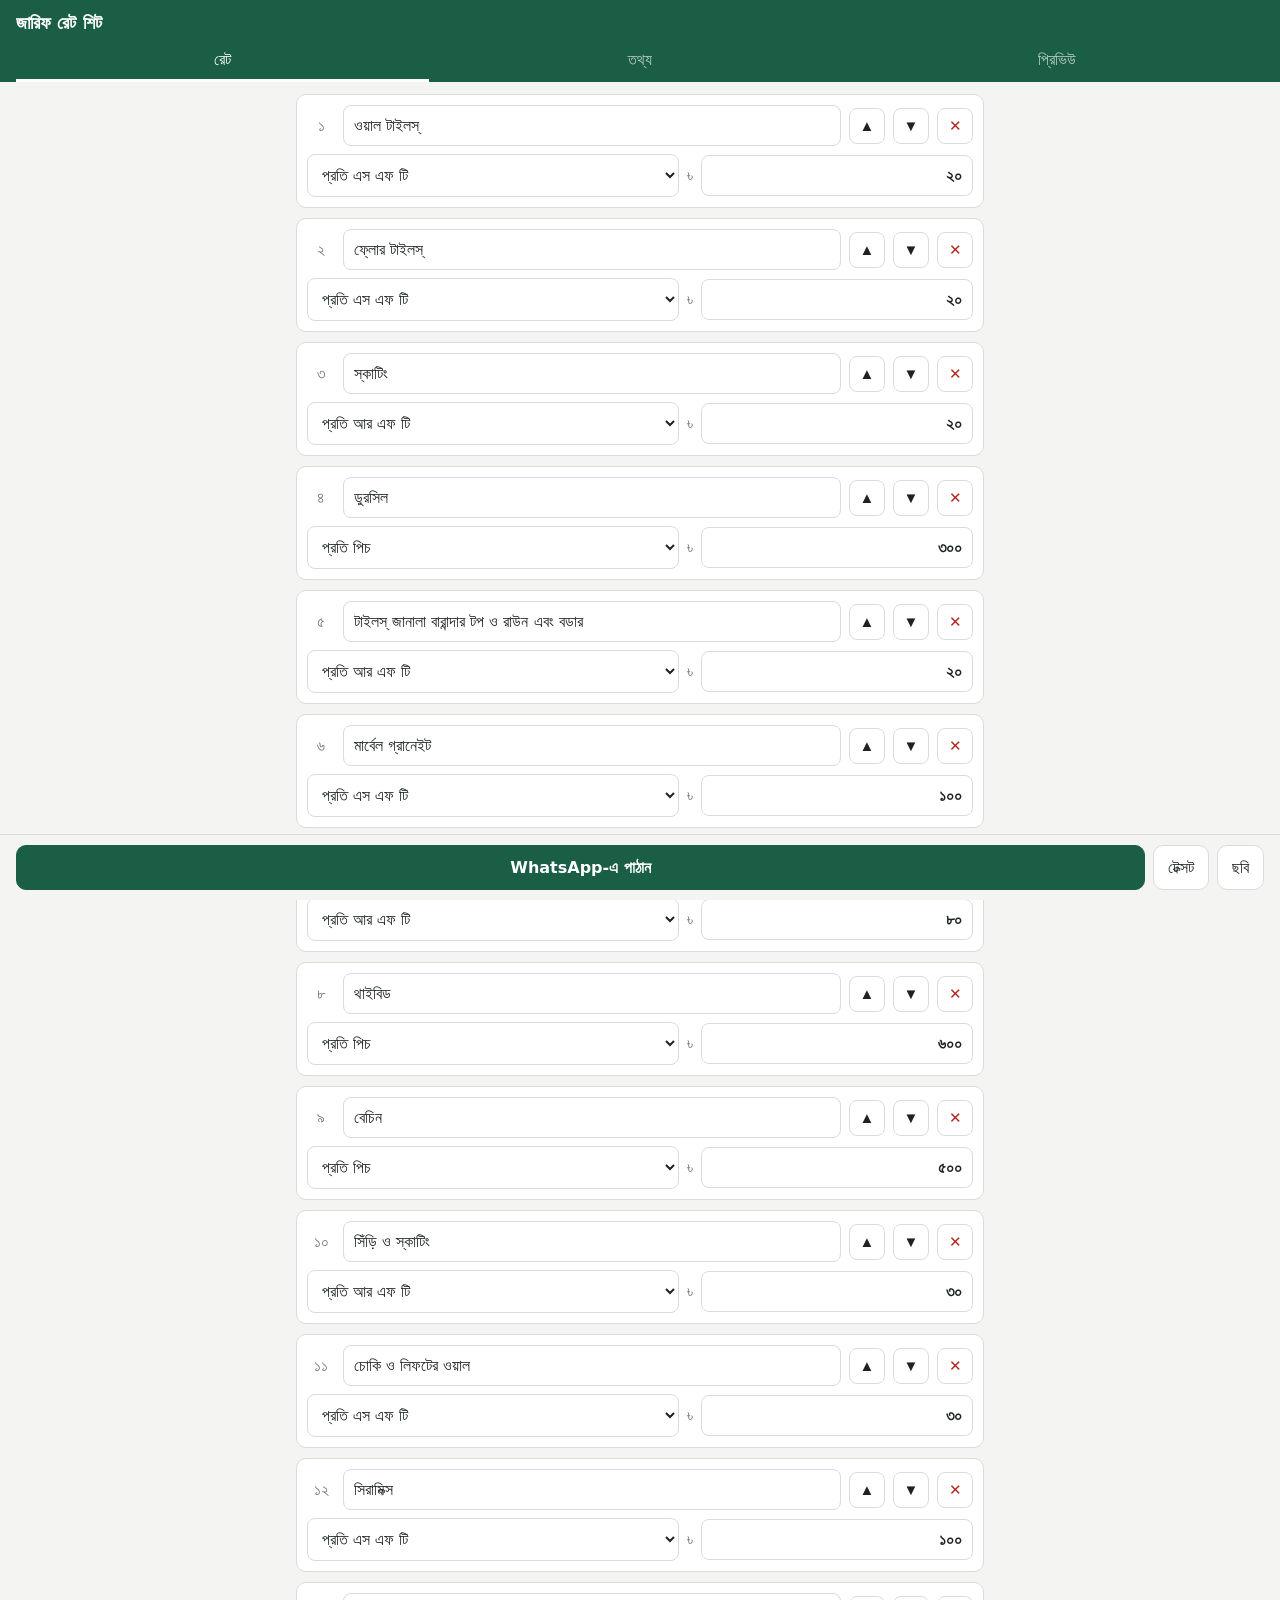
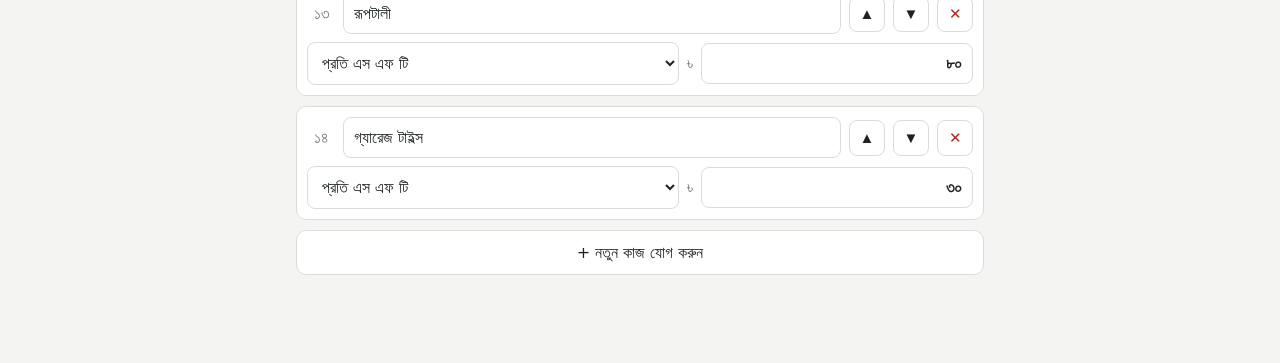
==== index.html @ 101ddd0e "Jarif rate sheet PWA Co-Authored-By: Claude Sonnet 5.5 <noreply@anthropic.com>" ====
<!doctype html>
<html lang="bn">
<head>
<meta charset="utf-8">
<meta name="viewport" content="width=device-width, initial-scale=1, viewport-fit=cover">
<title>জারিফ রেট শিট</title>
<meta name="theme-color" content="#1b5e46">
<link rel="manifest" href="manifest.webmanifest">
<link rel="icon" href="icons/icon.svg" type="image/svg+xml">
<link rel="apple-touch-icon" href="icons/icon-192.png">
<meta name="apple-mobile-web-app-capable" content="yes">
<meta name="mobile-web-app-capable" content="yes">
<link rel="stylesheet" href="style.css">
</head>
<body>
<header class="top">
  <h1>জারিফ রেট শিট</h1>
  <nav class="tabs">
    <button data-tab="rates" class="active">রেট</button>
    <button data-tab="info">তথ্য</button>
    <button data-tab="preview">প্রিভিউ</button>
  </nav>
</header>

<main>
  <section id="tab-rates" class="tab active">
    <div id="rows"></div>
    <button id="addRow" class="btn ghost wide">+ নতুন কাজ যোগ করুন</button>
  </section>

  <section id="tab-info" class="tab">
    <h2>ক্লায়েন্টের জন্য (প্রতিবার)</h2>
    <label>সূত্র / ক্লায়েন্টের নাম <input id="f-ref" placeholder="যেমন: করিম সাহেব, বাড্ডা"></label>
    <label>তারিখ <input id="f-date" placeholder="যেমন: ১৪/১১/২০২৬"></label>
    <button id="todayBtn" class="btn ghost">আজকের তারিখ দিন</button>

    <h2>প্রতিষ্ঠানের তথ্য</h2>
    <label>বিসমিল্লাহ লাইন <input id="f-bismillah"></label>
    <label>প্রতিষ্ঠানের নাম <input id="f-title"></label>
    <label>প্রোপাইটর <input id="f-owner"></label>
    <label>বিবরণ <textarea id="f-tagline" rows="3"></textarea></label>
    <label>ঠিকানা <textarea id="f-address" rows="2"></textarea></label>
    <label>মোবাইল <input id="f-mobile" inputmode="tel"></label>
    <label>শিরোনাম <input id="f-heading"></label>
    <label>বি: দ্র: (নোট) <textarea id="f-note" rows="5"></textarea></label>
    <label>বাম স্বাক্ষর <input id="f-sigL"></label>
    <label>ডান স্বাক্ষর <input id="f-sigR"></label>

    <h2>ব্যাকআপ</h2>
    <div class="row-btns">
      <button id="exportBtn" class="btn ghost">ব্যাকআপ সেভ</button>
      <button id="importBtn" class="btn ghost">ব্যাকআপ লোড</button>
      <button id="resetBtn" class="btn danger">রিসেট</button>
    </div>
    <input type="file" id="importFile" accept="application/json" hidden>
  </section>

  <section id="tab-preview" class="tab">
    <div class="canvas-wrap"><canvas id="canvas"></canvas></div>
  </section>
</main>

<footer class="bar">
  <button id="shareBtn" class="btn primary">WhatsApp-এ পাঠান</button>
  <button id="textBtn" class="btn ghost">টেক্সট</button>
  <button id="saveBtn" class="btn ghost">ছবি</button>
</footer>
<div id="toast"></div>

<script src="app.js"></script>
</body>
</html>
---- style.css ----
:root{--g:#1b5e46;--bg:#f4f5f3;--card:#fff;--line:#d9ddd8;--tx:#1d2420;--mut:#6b756f;--red:#b3261e}
@media (prefers-color-scheme:dark){:root{--bg:#121513;--card:#1c211e;--line:#333b36;--tx:#e8ece9;--mut:#9aa59e}}
*{box-sizing:border-box}
html,body{margin:0}
body{font-family:"Noto Sans Bengali","Kalpurush","SolaimanLipi","Bangla Sangam MN","Nirmala UI",system-ui,sans-serif;background:var(--bg);color:var(--tx);padding-bottom:calc(76px + env(safe-area-inset-bottom))}
.top{position:sticky;top:0;z-index:5;background:var(--g);color:#fff;padding:env(safe-area-inset-top) 16px 0}
.top h1{font-size:18px;margin:0;padding:12px 0 6px}
.tabs{display:flex;gap:4px}
.tabs button{flex:1;background:none;border:0;color:#ffffffb0;font:inherit;padding:10px 0;border-bottom:3px solid transparent}
.tabs button.active{color:#fff;border-color:#fff}
main{padding:12px 16px;max-width:720px;margin:auto}
.tab{display:none}.tab.active{display:block}
h2{font-size:15px;color:var(--mut);margin:22px 0 8px}
label{display:block;font-size:13px;color:var(--mut);margin:10px 0}
input,textarea,select{width:100%;font:inherit;font-size:16px;color:var(--tx);background:var(--card);border:1px solid var(--line);border-radius:8px;padding:10px;margin-top:4px}
.row{background:var(--card);border:1px solid var(--line);border-radius:10px;padding:10px;margin-bottom:10px}
.row .top2{display:flex;gap:8px;align-items:center}
.row .no{width:28px;color:var(--mut);text-align:center;flex:none}
.row .name{margin:0}
.row .bot{display:flex;gap:8px;margin-top:8px;align-items:center}
.row .bot select{margin:0;flex:1.4}
.row .bot .price{margin:0;flex:1;text-align:right;font-weight:600}
.row .bot .tk{color:var(--mut)}
.ic{flex:none;width:36px;height:36px;border-radius:8px;border:1px solid var(--line);background:var(--card);color:var(--tx);font-size:15px}
.ic.del{color:var(--red)}
.btn{font:inherit;border-radius:10px;border:1px solid var(--line);background:var(--card);color:var(--tx);padding:12px 14px}
.btn.primary{background:var(--g);color:#fff;border-color:var(--g);flex:1;font-weight:600}
.btn.ghost{background:var(--card)}
.btn.danger{color:var(--red)}
.btn.wide{width:100%}
.row-btns{display:flex;gap:8px;flex-wrap:wrap}
.bar{position:fixed;left:0;right:0;bottom:0;display:flex;gap:8px;padding:10px 16px calc(10px + env(safe-area-inset-bottom));background:var(--bg);border-top:1px solid var(--line)}
.canvas-wrap{background:#fff;border:1px solid var(--line);border-radius:6px;overflow:hidden}
canvas{width:100%;display:block}
#toast{position:fixed;left:50%;bottom:90px;transform:translateX(-50%);background:#222;color:#fff;padding:10px 16px;border-radius:20px;opacity:0;pointer-events:none;transition:.25s;max-width:90%;text-align:center}
#toast.show{opacity:1}
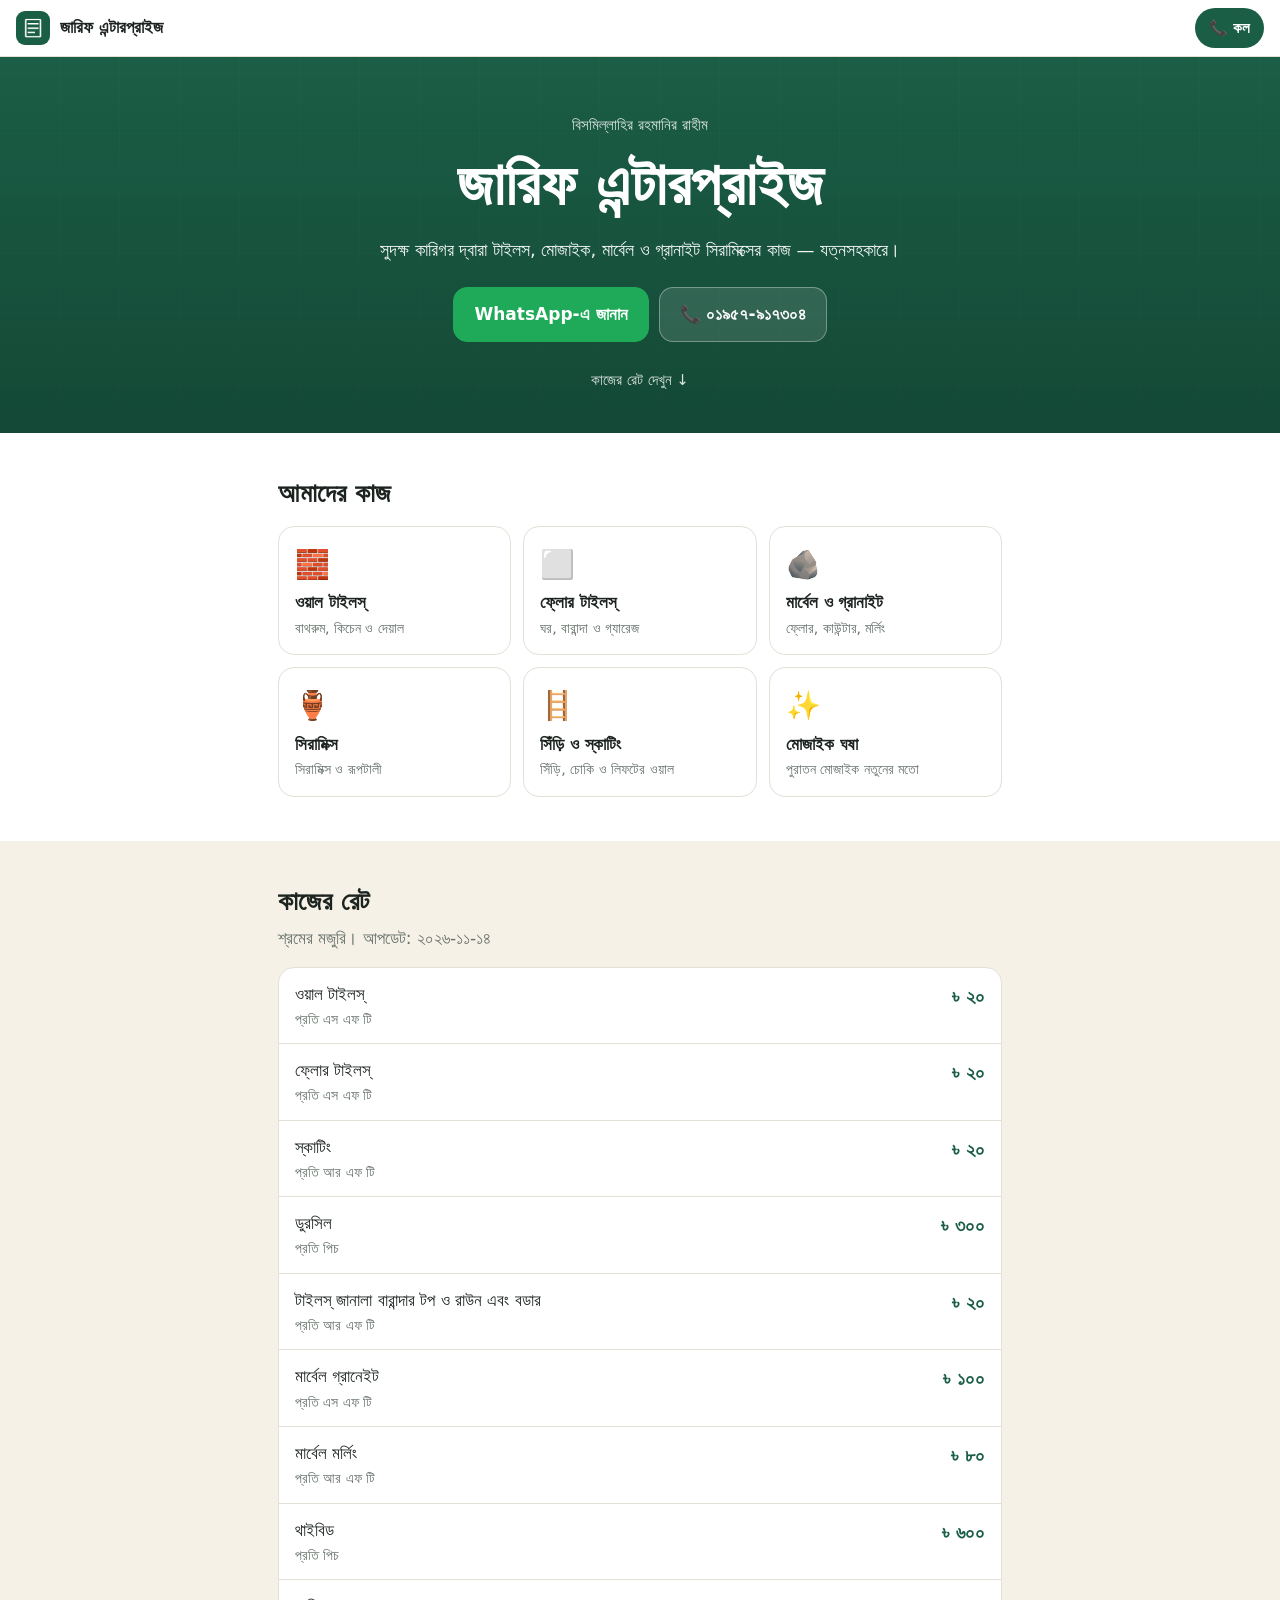
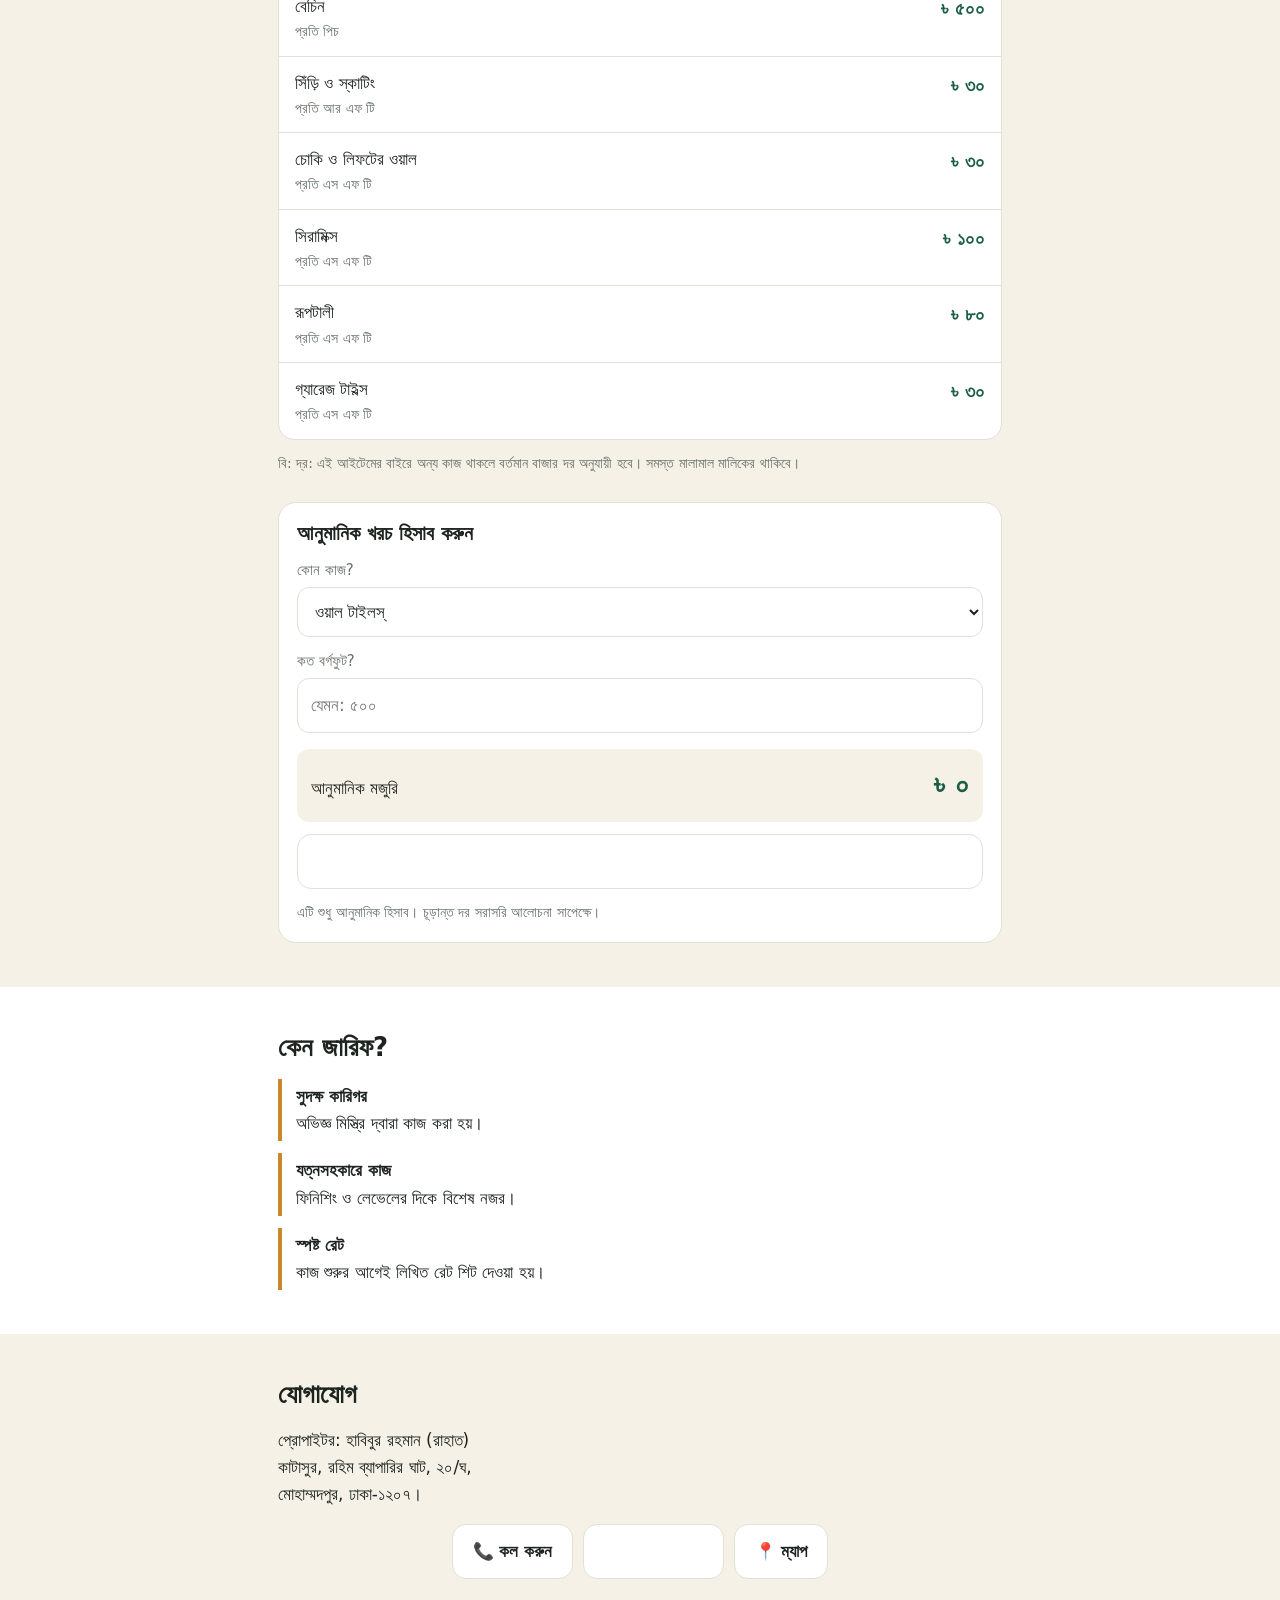
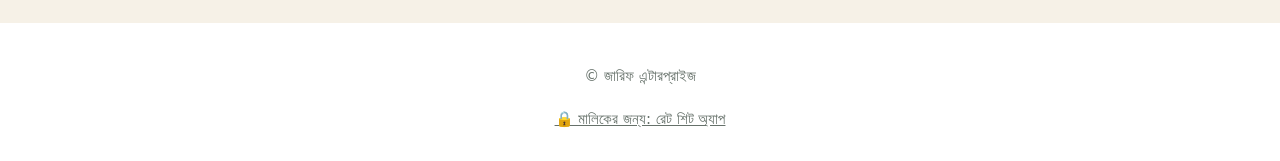
==== commit 0f3c6140: "Add landing page, redesign owner app as step-by-step mobile app Co-Authored-By: Claude Sonnet 5.5 <n" ====
--- a/index.html
+++ b/index.html
@@ -3,70 +3,83 @@
 <head>
 <meta charset="utf-8">
 <meta name="viewport" content="width=device-width, initial-scale=1, viewport-fit=cover">
-<title>জারিফ রেট শিট</title>
+<title>জারিফ এন্টারপ্রাইজ – টাইলস, মার্বেল ও মোজাইক কাজ</title>
+<meta name="description" content="মোহাম্মদপুর, ঢাকা। সুদক্ষ কারিগর দ্বারা টাইলস, মোজাইক, মার্বেল, গ্রানাইট ও সিরামিক্সের কাজ যত্নসহকারে করা হয়। কাজের রেট দেখুন ও আনুমানিক খরচ হিসাব করুন।">
 <meta name="theme-color" content="#1b5e46">
-<link rel="manifest" href="manifest.webmanifest">
+<meta property="og:title" content="জারিফ এন্টারপ্রাইজ">
+<meta property="og:description" content="টাইলস, মোজাইক, মার্বেল ও গ্রানাইটের কাজ – রেট দেখুন, খরচ হিসাব করুন।">
 <link rel="icon" href="icons/icon.svg" type="image/svg+xml">
 <link rel="apple-touch-icon" href="icons/icon-192.png">
-<meta name="apple-mobile-web-app-capable" content="yes">
-<meta name="mobile-web-app-capable" content="yes">
-<link rel="stylesheet" href="style.css">
+<link rel="stylesheet" href="landing.css">
 </head>
 <body>
-<header class="top">
-  <h1>জারিফ রেট শিট</h1>
-  <nav class="tabs">
-    <button data-tab="rates" class="active">রেট</button>
-    <button data-tab="info">তথ্য</button>
-    <button data-tab="preview">প্রিভিউ</button>
-  </nav>
+<header class="nav">
+  <a class="logo" href="#top"><img src="icons/icon-192.png" alt="">জারিফ এন্টারপ্রাইজ</a>
+  <a class="call-sm" href="tel:+8801957917304">📞 কল</a>
 </header>
 
-<main>
-  <section id="tab-rates" class="tab active">
-    <div id="rows"></div>
-    <button id="addRow" class="btn ghost wide">+ নতুন কাজ যোগ করুন</button>
-  </section>
+<section class="hero" id="top">
+  <p class="bis">বিসমিল্লাহির রহমানির রাহীম</p>
+  <h1>জারিফ এন্টারপ্রাইজ</h1>
+  <p class="lead">সুদক্ষ কারিগর দ্বারা টাইলস, মোজাইক, মার্বেল ও গ্রানাইট সিরামিক্সের কাজ — যত্নসহকারে।</p>
+  <div class="cta">
+    <a class="btn wa" href="https://wa.me/8801957917304?text=%E0%A6%86%E0%A6%B8%E0%A6%B8%E0%A6%BE%E0%A6%B2%E0%A6%BE%E0%A6%AE%E0%A7%81%20%E0%A6%86%E0%A6%B2%E0%A6%BE%E0%A6%87%E0%A6%95%E0%A7%81%E0%A6%AE%2C%20%E0%A6%86%E0%A6%AE%E0%A6%BE%E0%A6%B0%20%E0%A6%95%E0%A6%BE%E0%A6%9C%E0%A7%87%E0%A6%B0%20%E0%A6%9C%E0%A6%A8%E0%A7%8D%E0%A6%AF%20%E0%A6%AF%E0%A7%8B%E0%A6%97%E0%A6%BE%E0%A6%AF%E0%A7%8B%E0%A6%97%20%E0%A6%95%E0%A6%B0%E0%A6%9B%E0%A6%BF%E0%A5%A4">WhatsApp-এ জানান</a>
+    <a class="btn" href="tel:+8801957917304">📞 ০১৯৫৭-৯১৭৩০৪</a>
+  </div>
+  <a class="down" href="#rates">কাজের রেট দেখুন ↓</a>
+</section>
 
-  <section id="tab-info" class="tab">
-    <h2>ক্লায়েন্টের জন্য (প্রতিবার)</h2>
-    <label>সূত্র / ক্লায়েন্টের নাম <input id="f-ref" placeholder="যেমন: করিম সাহেব, বাড্ডা"></label>
-    <label>তারিখ <input id="f-date" placeholder="যেমন: ১৪/১১/২০২৬"></label>
-    <button id="todayBtn" class="btn ghost">আজকের তারিখ দিন</button>
+<section id="services">
+  <h2>আমাদের কাজ</h2>
+  <div class="grid">
+    <div class="tile"><i>🧱</i><b>ওয়াল টাইলস্</b><span>বাথরুম, কিচেন ও দেয়াল</span></div>
+    <div class="tile"><i>⬜</i><b>ফ্লোর টাইলস্</b><span>ঘর, বারান্দা ও গ্যারেজ</span></div>
+    <div class="tile"><i>🪨</i><b>মার্বেল ও গ্রানাইট</b><span>ফ্লোর, কাউন্টার, মর্লিং</span></div>
+    <div class="tile"><i>🏺</i><b>সিরামিক্স</b><span>সিরামিক্স ও রূপটালী</span></div>
+    <div class="tile"><i>🪜</i><b>সিঁড়ি ও স্কাটিং</b><span>সিঁড়ি, চোকি ও লিফটের ওয়াল</span></div>
+    <div class="tile"><i>✨</i><b>মোজাইক ঘষা</b><span>পুরাতন মোজাইক নতুনের মতো</span></div>
+  </div>
+</section>
 
-    <h2>প্রতিষ্ঠানের তথ্য</h2>
-    <label>বিসমিল্লাহ লাইন <input id="f-bismillah"></label>
-    <label>প্রতিষ্ঠানের নাম <input id="f-title"></label>
-    <label>প্রোপাইটর <input id="f-owner"></label>
-    <label>বিবরণ <textarea id="f-tagline" rows="3"></textarea></label>
-    <label>ঠিকানা <textarea id="f-address" rows="2"></textarea></label>
-    <label>মোবাইল <input id="f-mobile" inputmode="tel"></label>
-    <label>শিরোনাম <input id="f-heading"></label>
-    <label>বি: দ্র: (নোট) <textarea id="f-note" rows="5"></textarea></label>
-    <label>বাম স্বাক্ষর <input id="f-sigL"></label>
-    <label>ডান স্বাক্ষর <input id="f-sigR"></label>
+<section id="rates" class="alt">
+  <h2>কাজের রেট</h2>
+  <p class="sub">শ্রমের মজুরি। আপডেট: <span id="upd">—</span></p>
+  <div id="rateList" class="rates"><p class="sub">লোড হচ্ছে…</p></div>
+  <p class="fine">বি: দ্র: এই আইটেমের বাইরে অন্য কাজ থাকলে বর্তমান বাজার দর অনুযায়ী হবে। সমস্ত মালামাল মালিকের থাকিবে।</p>
 
-    <h2>ব্যাকআপ</h2>
-    <div class="row-btns">
-      <button id="exportBtn" class="btn ghost">ব্যাকআপ সেভ</button>
-      <button id="importBtn" class="btn ghost">ব্যাকআপ লোড</button>
-      <button id="resetBtn" class="btn danger">রিসেট</button>
-    </div>
-    <input type="file" id="importFile" accept="application/json" hidden>
-  </section>
+  <div class="calc">
+    <h3>আনুমানিক খরচ হিসাব করুন</h3>
+    <label>কোন কাজ?<select id="cWork"></select></label>
+    <label><span id="cLbl">পরিমাণ</span><input id="cQty" inputmode="decimal" placeholder="যেমন: ৫০০"></label>
+    <div class="total"><span>আনুমানিক মজুরি</span><b id="cTotal">৳ ০</b></div>
+    <a id="cSend" class="btn wa wide" href="#">এই হিসাব WhatsApp-এ পাঠান</a>
+    <p class="fine">এটি শুধু আনুমানিক হিসাব। চূড়ান্ত দর সরাসরি আলোচনা সাপেক্ষে।</p>
+  </div>
+</section>
 
-  <section id="tab-preview" class="tab">
-    <div class="canvas-wrap"><canvas id="canvas"></canvas></div>
-  </section>
-</main>
+<section id="why">
+  <h2>কেন জারিফ?</h2>
+  <ul class="why">
+    <li><b>সুদক্ষ কারিগর</b> অভিজ্ঞ মিস্ত্রি দ্বারা কাজ করা হয়।</li>
+    <li><b>যত্নসহকারে কাজ</b> ফিনিশিং ও লেভেলের দিকে বিশেষ নজর।</li>
+    <li><b>স্পষ্ট রেট</b> কাজ শুরুর আগেই লিখিত রেট শিট দেওয়া হয়।</li>
+  </ul>
+</section>
 
-<footer class="bar">
-  <button id="shareBtn" class="btn primary">WhatsApp-এ পাঠান</button>
-  <button id="textBtn" class="btn ghost">টেক্সট</button>
-  <button id="saveBtn" class="btn ghost">ছবি</button>
+<section id="contact" class="alt">
+  <h2>যোগাযোগ</h2>
+  <p class="addr">প্রোপাইটর: হাবিবুর রহমান (রাহাত)<br>কাটাসুর, রহিম ব্যাপারির ঘাট, ২০/ঘ,<br>মোহাম্মদপুর, ঢাকা-১২০৭।</p>
+  <div class="cta">
+    <a class="btn" href="tel:+8801957917304">📞 কল করুন</a>
+    <a class="btn wa" href="https://wa.me/8801957917304">WhatsApp</a>
+    <a class="btn" href="https://www.google.com/maps/search/?api=1&query=%E0%A6%95%E0%A6%BE%E0%A6%9F%E0%A6%BE%E0%A6%B8%E0%A7%81%E0%A6%B0+%E0%A6%AE%E0%A7%8B%E0%A6%B9%E0%A6%BE%E0%A6%AE%E0%A7%8D%E0%A6%AE%E0%A6%A6%E0%A6%AA%E0%A7%81%E0%A6%B0+%E0%A6%A2%E0%A6%BE%E0%A6%95%E0%A6%BE" target="_blank" rel="noopener">📍 ম্যাপ</a>
+  </div>
+</section>
+
+<footer>
+  <p>© জারিফ এন্টারপ্রাইজ</p>
+  <a href="app/">🔒 মালিকের জন্য: রেট শিট অ্যাপ</a>
 </footer>
-<div id="toast"></div>
-
-<script src="app.js"></script>
+<script src="landing.js"></script>
 </body>
 </html>
--- a/landing.css
+++ b/landing.css
@@ -0,0 +1,56 @@
+:root{--g:#1b5e46;--g2:#134735;--sand:#f6f1e7;--bg:#fff;--tx:#1d2420;--mut:#66716a;--line:#e3e0d6;--acc:#c9892b;--wa:#1faa59}
+@media (prefers-color-scheme:dark){:root{--bg:#121513;--sand:#1a1d1a;--tx:#e8ece9;--mut:#9aa59e;--line:#2f3631}}
+*{box-sizing:border-box}
+html{scroll-behavior:smooth}
+body{margin:0;font-family:"Noto Sans Bengali","Kalpurush","SolaimanLipi","Bangla Sangam MN","Nirmala UI",system-ui,sans-serif;font-size:17px;line-height:1.6;background:var(--bg);color:var(--tx)}
+a{color:inherit}
+section{padding:44px 18px;max-width:760px;margin:auto}
+section.alt{max-width:none;background:var(--sand)}
+section.alt>*{max-width:724px;margin-left:auto;margin-right:auto}
+h1,h2,h3{line-height:1.25;margin:0}
+h2{font-size:26px;margin-bottom:16px}
+.nav{position:sticky;top:0;z-index:10;display:flex;justify-content:space-between;align-items:center;padding:calc(8px + env(safe-area-inset-top)) 16px 8px;background:var(--bg);border-bottom:1px solid var(--line)}
+.logo{display:flex;gap:10px;align-items:center;font-weight:700;text-decoration:none}
+.logo img{width:34px;height:34px;border-radius:9px}
+.call-sm{background:var(--g);color:#fff;text-decoration:none;padding:8px 14px;border-radius:999px;font-weight:600;font-size:15px}
+.hero{max-width:none;text-align:center;color:#fff;padding:56px 20px 40px;
+  background:
+   linear-gradient(#1b5e46e6,#134735f2),
+   repeating-linear-gradient(0deg,transparent 0 59px,#ffffff22 59px 60px),
+   repeating-linear-gradient(90deg,transparent 0 59px,#ffffff22 59px 60px),#1b5e46}
+.hero>*{max-width:640px;margin-left:auto;margin-right:auto}
+.bis{opacity:.85;font-size:15px;margin:0 auto 10px}
+.hero h1{font-size:clamp(38px,11vw,60px)}
+.lead{font-size:18px;opacity:.95;margin:14px auto 22px}
+.cta{display:flex;flex-wrap:wrap;gap:10px;justify-content:center}
+.btn{display:inline-block;padding:13px 20px;border-radius:14px;background:#ffffff1f;border:1.5px solid #ffffff55;color:#fff;text-decoration:none;font-weight:600}
+.alt .btn,#rates .btn,#contact .btn{color:var(--tx);border-color:var(--line);background:var(--bg)}
+.btn.wa{background:var(--wa);border-color:var(--wa);color:#fff!important}
+.btn.wide{display:block;text-align:center;margin-top:12px}
+.down{display:inline-block;margin-top:26px;color:#fff;opacity:.85;text-decoration:none;font-size:15px}
+.grid{display:grid;grid-template-columns:repeat(2,1fr);gap:12px}
+@media(min-width:620px){.grid{grid-template-columns:repeat(3,1fr)}}
+.tile{border:1px solid var(--line);border-radius:16px;padding:16px;display:flex;flex-direction:column;gap:2px;background:var(--bg)}
+.tile i{font-style:normal;font-size:28px}
+.tile span{color:var(--mut);font-size:14px;line-height:1.4}
+.sub{color:var(--mut);margin:-8px 0 14px}
+.rates{background:var(--bg);border:1px solid var(--line);border-radius:16px;overflow:hidden}
+.r{display:flex;justify-content:space-between;gap:12px;padding:13px 16px;border-top:1px solid var(--line)}
+.r:first-child{border-top:0}
+.r small{display:block;color:var(--mut);font-size:14px}
+.r b{color:var(--g);white-space:nowrap;font-size:19px}
+@media (prefers-color-scheme:dark){.r b{color:#6fcf9f}}
+.fine{color:var(--mut);font-size:14px;margin:12px 0 0}
+.calc{margin-top:28px;background:var(--bg);border:1px solid var(--line);border-radius:18px;padding:18px}
+.calc h3{font-size:20px;margin-bottom:6px}
+.calc label{display:block;margin-top:12px;color:var(--mut);font-size:15px}
+select,input{width:100%;font:inherit;font-size:17px;padding:13px;margin-top:5px;border:1.5px solid var(--line);border-radius:12px;background:var(--bg);color:var(--tx)}
+.total{display:flex;justify-content:space-between;align-items:baseline;margin-top:16px;padding:14px;border-radius:12px;background:var(--sand)}
+.total b{font-size:28px;color:var(--g)}
+@media (prefers-color-scheme:dark){.total b{color:#6fcf9f}}
+.why{list-style:none;padding:0;margin:0;display:grid;gap:12px}
+.why li{border-left:4px solid var(--acc);padding:4px 0 4px 14px}
+.why b{display:block}
+.addr{margin:0 0 16px}
+footer{text-align:center;padding:26px 18px calc(30px + env(safe-area-inset-bottom));color:var(--mut);font-size:15px}
+footer a{display:inline-block;margin-top:4px;color:var(--mut)}
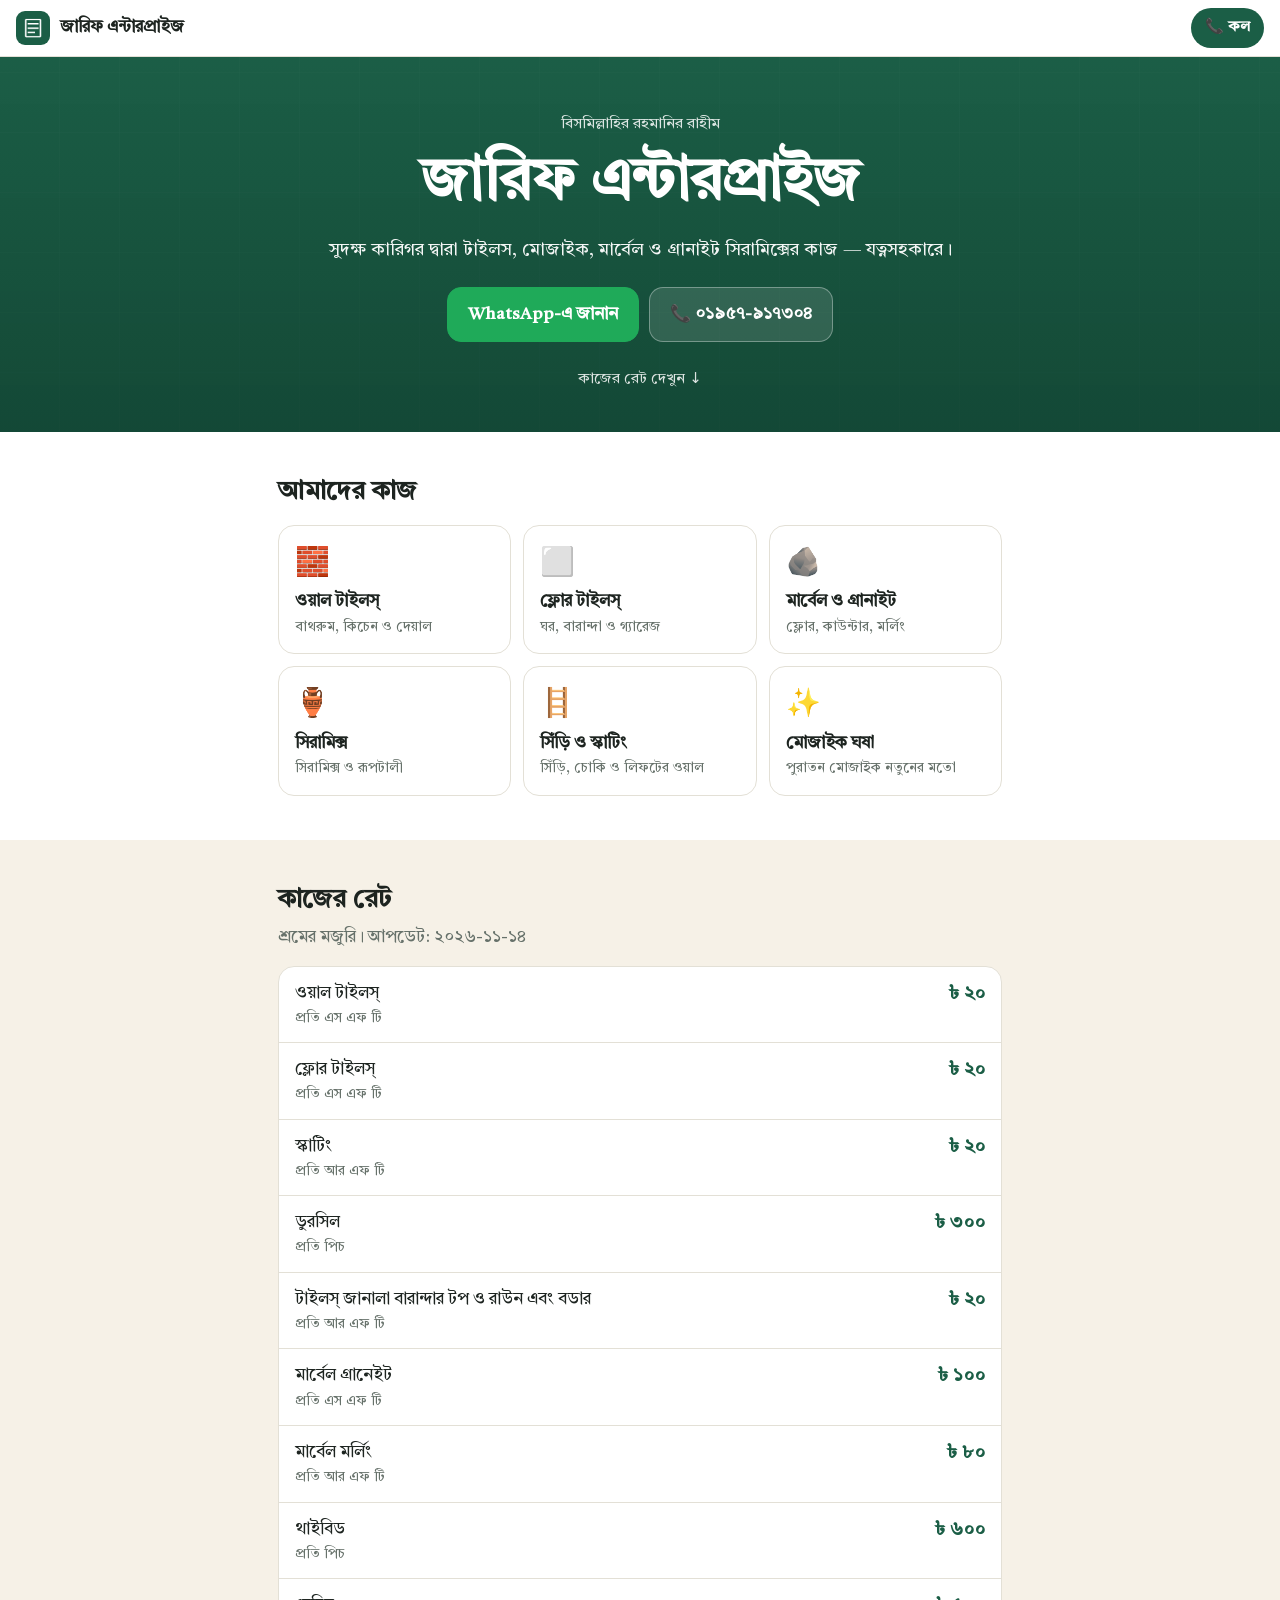
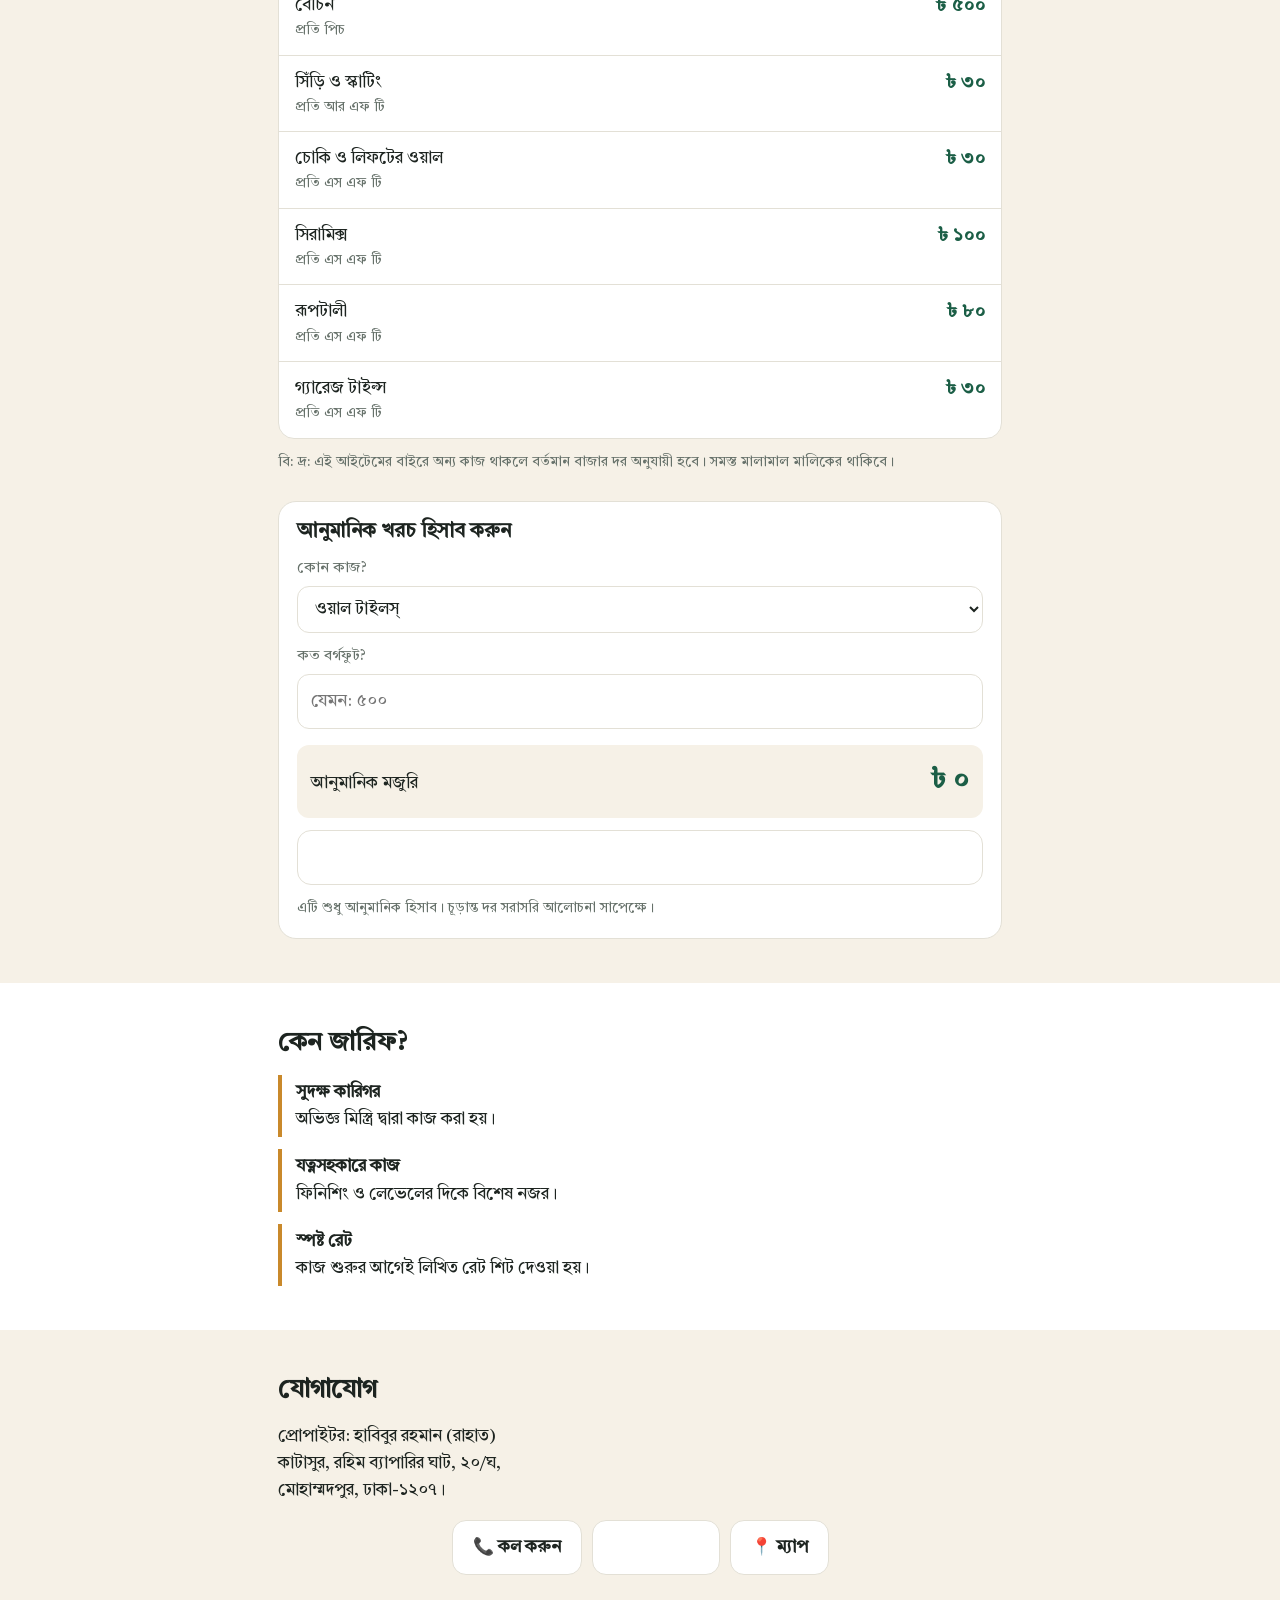
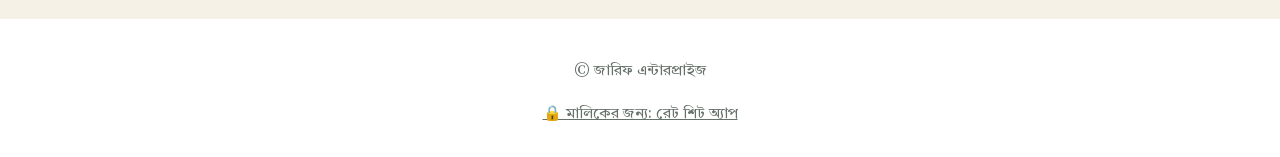
==== commit 3dac4df8: "Use self-hosted Tiro Bangla font across site, app and rate-sheet image Co-Authored-By: Claude Sonnet" ====
--- a/index.html
+++ b/index.html
@@ -10,6 +10,7 @@
 <meta property="og:description" content="টাইলস, মোজাইক, মার্বেল ও গ্রানাইটের কাজ – রেট দেখুন, খরচ হিসাব করুন।">
 <link rel="icon" href="icons/icon.svg" type="image/svg+xml">
 <link rel="apple-touch-icon" href="icons/icon-192.png">
+<link rel="stylesheet" href="fonts/fonts.css">
 <link rel="stylesheet" href="landing.css">
 </head>
 <body>
--- a/fonts/fonts.css
+++ b/fonts/fonts.css
@@ -0,0 +1,3 @@
+/* Tiro Bangla (SIL OFL 1.1) – self-hosted so it works offline */
+@font-face{font-family:"Tiro Bangla";font-style:normal;font-weight:400;font-display:swap;src:url(tiro-bangla-bengali.woff2) format("woff2");unicode-range: U+0951-0952, U+0964-0965, U+0980-09FE, U+1CD0, U+1CD2, U+1CD5-1CD6, U+1CD8, U+1CE1, U+1CEA, U+1CED, U+1CF2, U+1CF5-1CF7, U+200C-200D, U+20B9, U+25CC, U+A8F1, U+11DF0-11DF1;}
+@font-face{font-family:"Tiro Bangla";font-style:normal;font-weight:400;font-display:swap;src:url(tiro-bangla-latin.woff2) format("woff2");unicode-range: U+0000-00FF, U+0131, U+0152-0153, U+02BB-02BC, U+02C6, U+02DA, U+02DC, U+0304, U+0308, U+0329, U+2000-206F, U+20AC, U+2122, U+2191, U+2193, U+2212, U+2215, U+FEFF, U+FFFD;}
--- a/landing.css
+++ b/landing.css
@@ -2,7 +2,7 @@
 @media (prefers-color-scheme:dark){:root{--bg:#121513;--sand:#1a1d1a;--tx:#e8ece9;--mut:#9aa59e;--line:#2f3631}}
 *{box-sizing:border-box}
 html{scroll-behavior:smooth}
-body{margin:0;font-family:"Noto Sans Bengali","Kalpurush","SolaimanLipi","Bangla Sangam MN","Nirmala UI",system-ui,sans-serif;font-size:17px;line-height:1.6;background:var(--bg);color:var(--tx)}
+body{margin:0;font-family:"Tiro Bangla","Noto Sans Bengali","Kalpurush","SolaimanLipi","Bangla Sangam MN","Nirmala UI",system-ui,sans-serif;font-size:17px;line-height:1.6;background:var(--bg);color:var(--tx)}
 a{color:inherit}
 section{padding:44px 18px;max-width:760px;margin:auto}
 section.alt{max-width:none;background:var(--sand)}
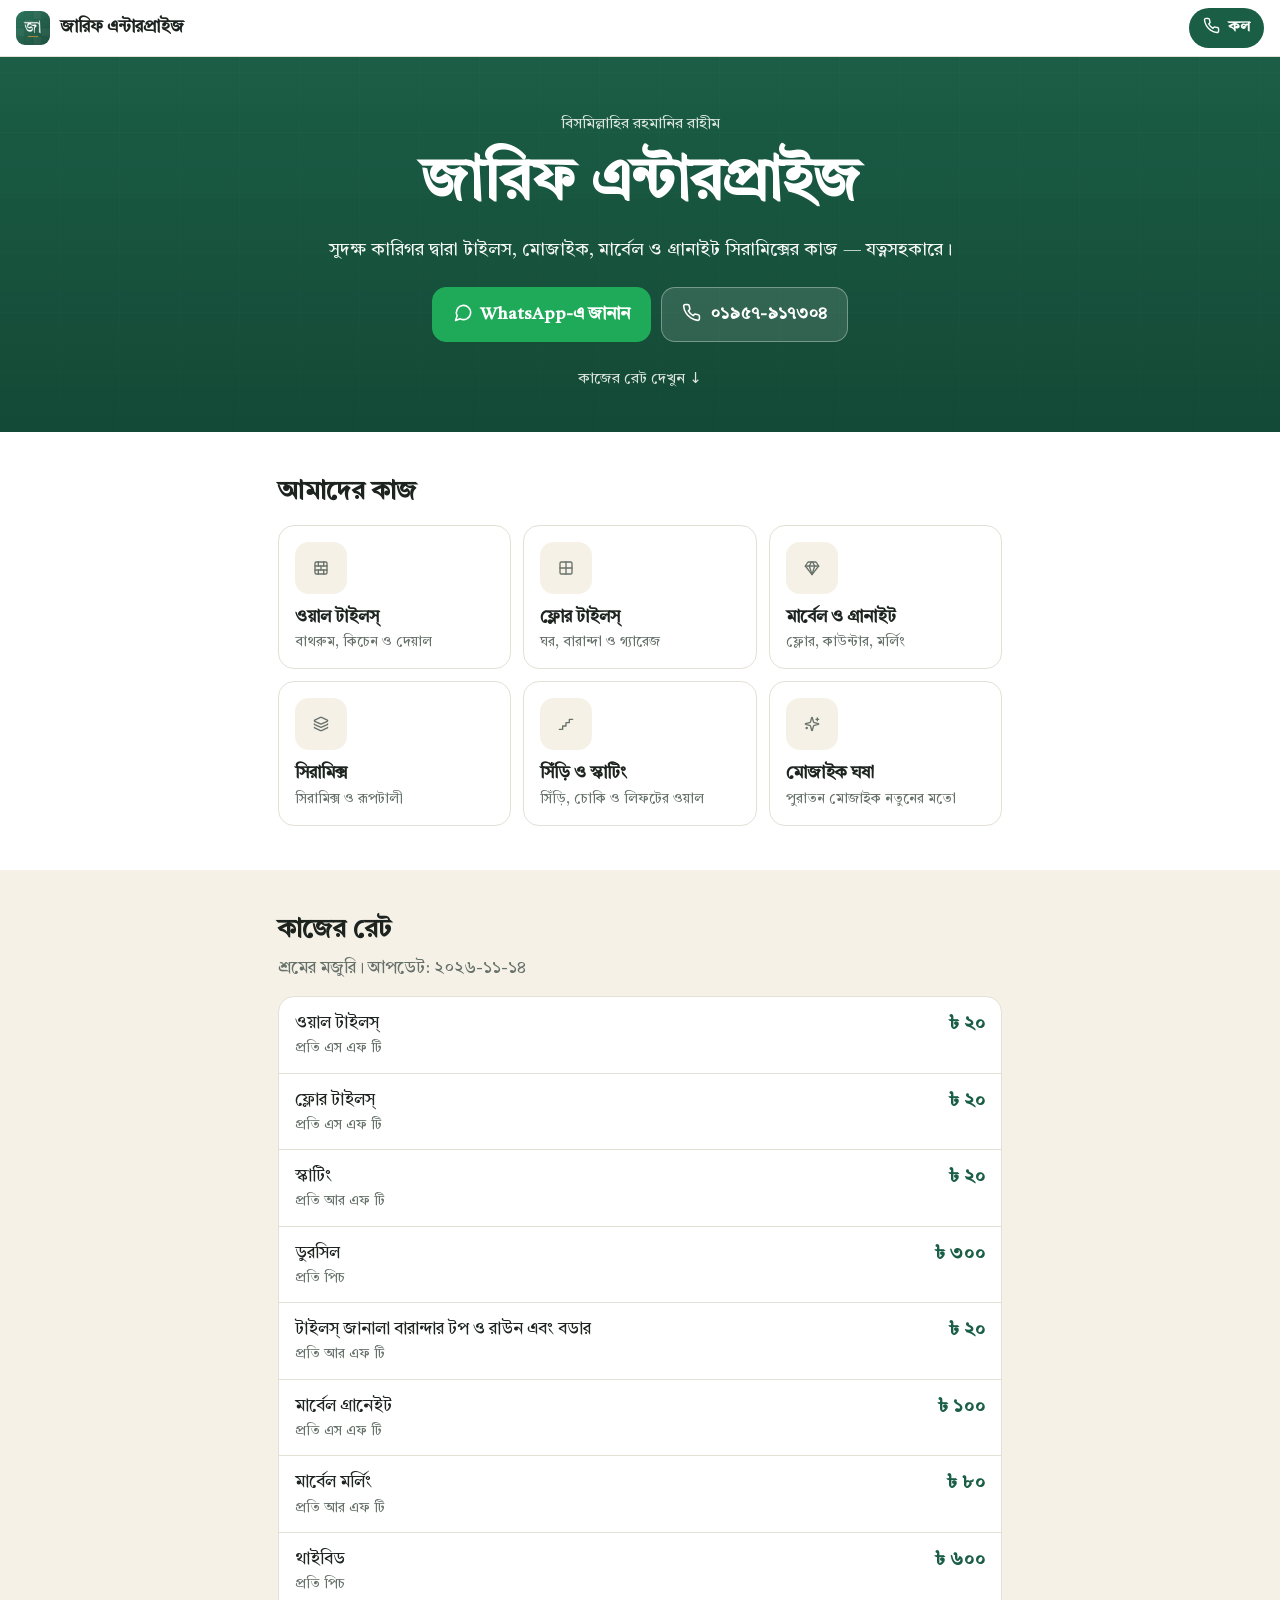
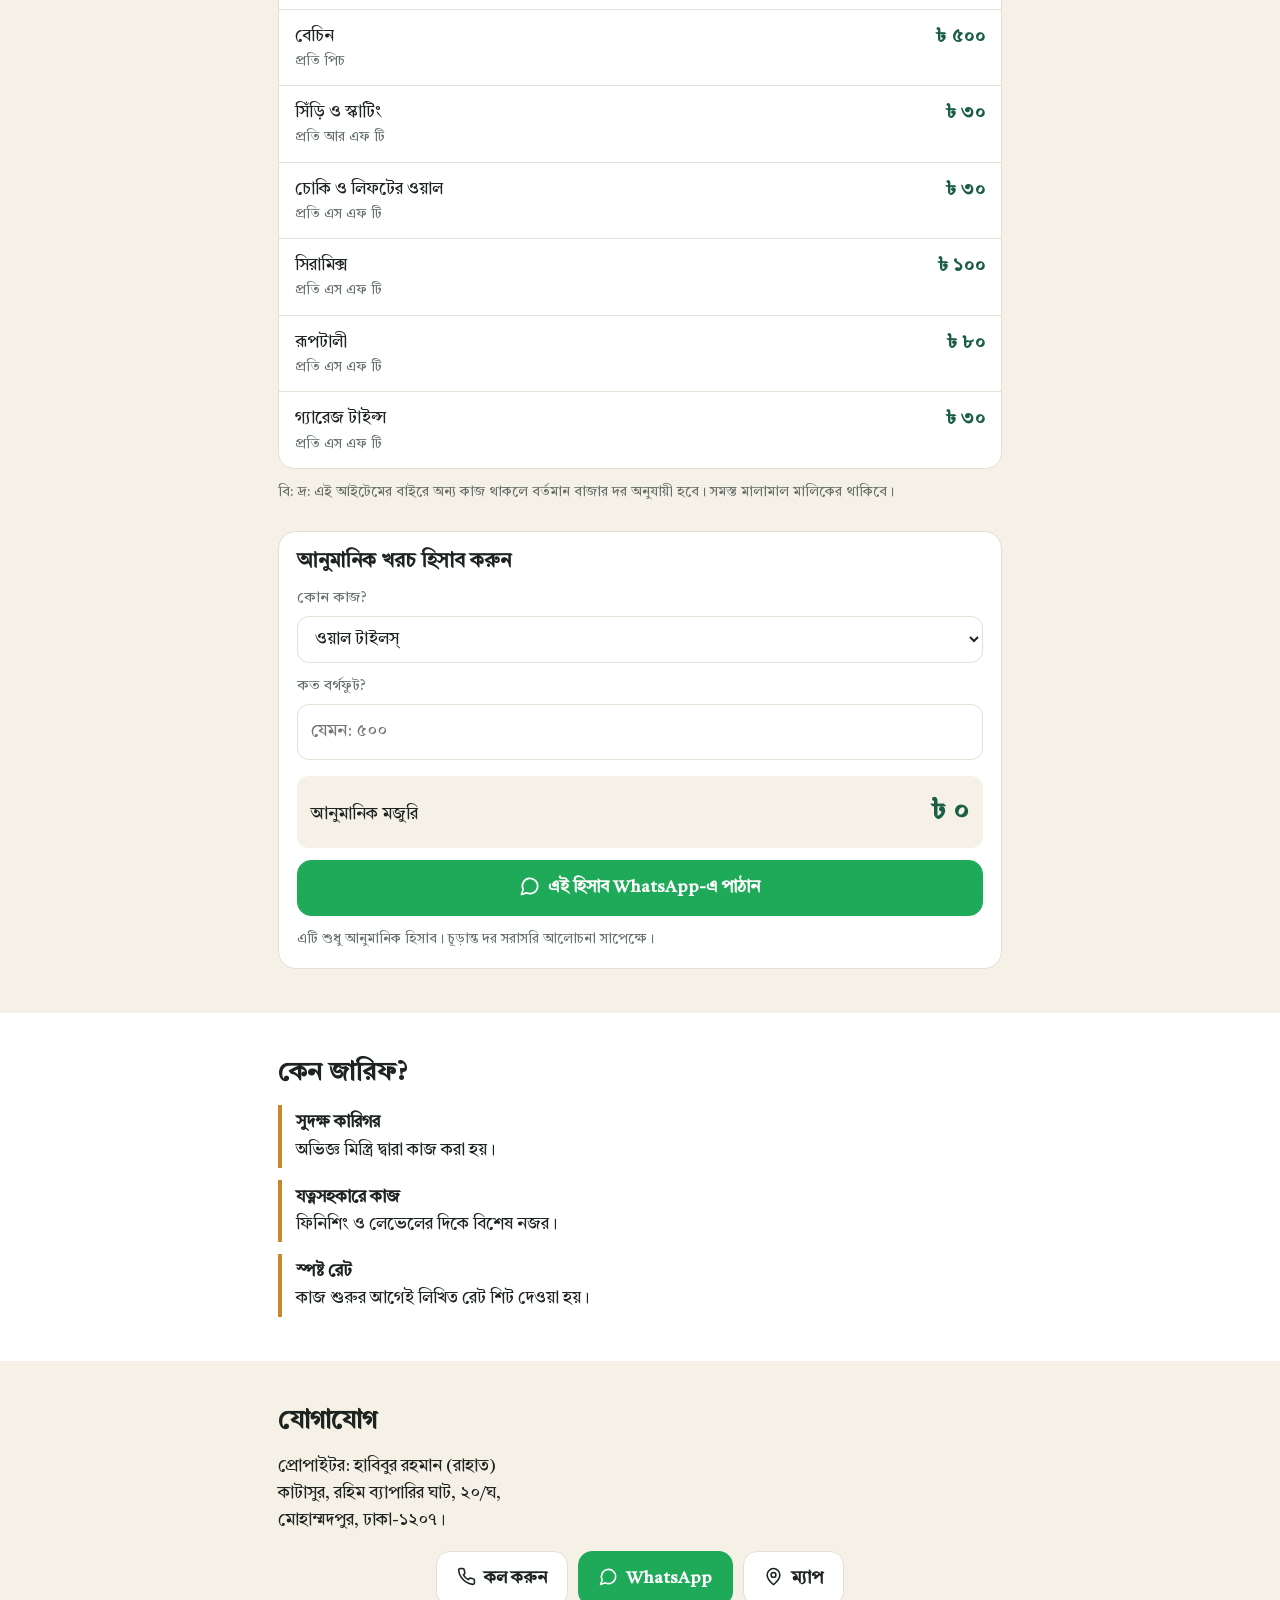
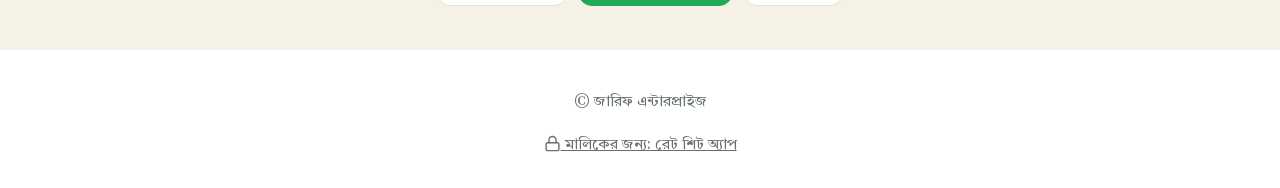
==== commit 6fb267df: "New app logo and Lucide/Tabler SVG icons replacing emojis Co-Authored-By: Claude Sonnet 5.5 <noreply" ====
--- a/index.html
+++ b/index.html
@@ -5,10 +5,11 @@
 <meta name="viewport" content="width=device-width, initial-scale=1, viewport-fit=cover">
 <title>জারিফ এন্টারপ্রাইজ – টাইলস, মার্বেল ও মোজাইক কাজ</title>
 <meta name="description" content="মোহাম্মদপুর, ঢাকা। সুদক্ষ কারিগর দ্বারা টাইলস, মোজাইক, মার্বেল, গ্রানাইট ও সিরামিক্সের কাজ যত্নসহকারে করা হয়। কাজের রেট দেখুন ও আনুমানিক খরচ হিসাব করুন।">
+<meta name="color-scheme" content="light">
 <meta name="theme-color" content="#1b5e46">
 <meta property="og:title" content="জারিফ এন্টারপ্রাইজ">
 <meta property="og:description" content="টাইলস, মোজাইক, মার্বেল ও গ্রানাইটের কাজ – রেট দেখুন, খরচ হিসাব করুন।">
-<link rel="icon" href="icons/icon.svg" type="image/svg+xml">
+<link rel="icon" href="icons/icon-192.png" type="image/png">
 <link rel="apple-touch-icon" href="icons/icon-192.png">
 <link rel="stylesheet" href="fonts/fonts.css">
 <link rel="stylesheet" href="landing.css">
@@ -16,7 +17,7 @@
 <body>
 <header class="nav">
   <a class="logo" href="#top"><img src="icons/icon-192.png" alt="">জারিফ এন্টারপ্রাইজ</a>
-  <a class="call-sm" href="tel:+8801957917304">📞 কল</a>
+  <a class="call-sm" href="tel:+8801957917304"><i class="i i-phone"></i> কল</a>
 </header>
 
 <section class="hero" id="top">
@@ -24,8 +25,8 @@
   <h1>জারিফ এন্টারপ্রাইজ</h1>
   <p class="lead">সুদক্ষ কারিগর দ্বারা টাইলস, মোজাইক, মার্বেল ও গ্রানাইট সিরামিক্সের কাজ — যত্নসহকারে।</p>
   <div class="cta">
-    <a class="btn wa" href="https://wa.me/8801957917304?text=%E0%A6%86%E0%A6%B8%E0%A6%B8%E0%A6%BE%E0%A6%B2%E0%A6%BE%E0%A6%AE%E0%A7%81%20%E0%A6%86%E0%A6%B2%E0%A6%BE%E0%A6%87%E0%A6%95%E0%A7%81%E0%A6%AE%2C%20%E0%A6%86%E0%A6%AE%E0%A6%BE%E0%A6%B0%20%E0%A6%95%E0%A6%BE%E0%A6%9C%E0%A7%87%E0%A6%B0%20%E0%A6%9C%E0%A6%A8%E0%A7%8D%E0%A6%AF%20%E0%A6%AF%E0%A7%8B%E0%A6%97%E0%A6%BE%E0%A6%AF%E0%A7%8B%E0%A6%97%20%E0%A6%95%E0%A6%B0%E0%A6%9B%E0%A6%BF%E0%A5%A4">WhatsApp-এ জানান</a>
-    <a class="btn" href="tel:+8801957917304">📞 ০১৯৫৭-৯১৭৩০৪</a>
+    <a class="btn wa" href="https://wa.me/8801957917304?text=%E0%A6%86%E0%A6%B8%E0%A6%B8%E0%A6%BE%E0%A6%B2%E0%A6%BE%E0%A6%AE%E0%A7%81%20%E0%A6%86%E0%A6%B2%E0%A6%BE%E0%A6%87%E0%A6%95%E0%A7%81%E0%A6%AE%2C%20%E0%A6%86%E0%A6%AE%E0%A6%BE%E0%A6%B0%20%E0%A6%95%E0%A6%BE%E0%A6%9C%E0%A7%87%E0%A6%B0%20%E0%A6%9C%E0%A6%A8%E0%A7%8D%E0%A6%AF%20%E0%A6%AF%E0%A7%8B%E0%A6%97%E0%A6%BE%E0%A6%AF%E0%A7%8B%E0%A6%97%20%E0%A6%95%E0%A6%B0%E0%A6%9B%E0%A6%BF%E0%A5%A4"><i class="i i-chat"></i> WhatsApp-এ জানান</a>
+    <a class="btn" href="tel:+8801957917304"><i class="i i-phone"></i> ০১৯৫৭-৯১৭৩০৪</a>
   </div>
   <a class="down" href="#rates">কাজের রেট দেখুন ↓</a>
 </section>
@@ -33,12 +34,12 @@
 <section id="services">
   <h2>আমাদের কাজ</h2>
   <div class="grid">
-    <div class="tile"><i>🧱</i><b>ওয়াল টাইলস্</b><span>বাথরুম, কিচেন ও দেয়াল</span></div>
-    <div class="tile"><i>⬜</i><b>ফ্লোর টাইলস্</b><span>ঘর, বারান্দা ও গ্যারেজ</span></div>
-    <div class="tile"><i>🪨</i><b>মার্বেল ও গ্রানাইট</b><span>ফ্লোর, কাউন্টার, মর্লিং</span></div>
-    <div class="tile"><i>🏺</i><b>সিরামিক্স</b><span>সিরামিক্স ও রূপটালী</span></div>
-    <div class="tile"><i>🪜</i><b>সিঁড়ি ও স্কাটিং</b><span>সিঁড়ি, চোকি ও লিফটের ওয়াল</span></div>
-    <div class="tile"><i>✨</i><b>মোজাইক ঘষা</b><span>পুরাতন মোজাইক নতুনের মতো</span></div>
+    <div class="tile"><span class="ti"><i class="i i-brick"></i></span><b>ওয়াল টাইলস্</b><span>বাথরুম, কিচেন ও দেয়াল</span></div>
+    <div class="tile"><span class="ti"><i class="i i-grid"></i></span><b>ফ্লোর টাইলস্</b><span>ঘর, বারান্দা ও গ্যারেজ</span></div>
+    <div class="tile"><span class="ti"><i class="i i-gem"></i></span><b>মার্বেল ও গ্রানাইট</b><span>ফ্লোর, কাউন্টার, মর্লিং</span></div>
+    <div class="tile"><span class="ti"><i class="i i-layers"></i></span><b>সিরামিক্স</b><span>সিরামিক্স ও রূপটালী</span></div>
+    <div class="tile"><span class="ti"><i class="i i-stairs"></i></span><b>সিঁড়ি ও স্কাটিং</b><span>সিঁড়ি, চোকি ও লিফটের ওয়াল</span></div>
+    <div class="tile"><span class="ti"><i class="i i-sparkles"></i></span><b>মোজাইক ঘষা</b><span>পুরাতন মোজাইক নতুনের মতো</span></div>
   </div>
 </section>
 
@@ -53,7 +54,7 @@
     <label>কোন কাজ?<select id="cWork"></select></label>
     <label><span id="cLbl">পরিমাণ</span><input id="cQty" inputmode="decimal" placeholder="যেমন: ৫০০"></label>
     <div class="total"><span>আনুমানিক মজুরি</span><b id="cTotal">৳ ০</b></div>
-    <a id="cSend" class="btn wa wide" href="#">এই হিসাব WhatsApp-এ পাঠান</a>
+    <a id="cSend" class="btn wa wide" href="#"><i class="i i-chat"></i> এই হিসাব WhatsApp-এ পাঠান</a>
     <p class="fine">এটি শুধু আনুমানিক হিসাব। চূড়ান্ত দর সরাসরি আলোচনা সাপেক্ষে।</p>
   </div>
 </section>
@@ -71,15 +72,15 @@
   <h2>যোগাযোগ</h2>
   <p class="addr">প্রোপাইটর: হাবিবুর রহমান (রাহাত)<br>কাটাসুর, রহিম ব্যাপারির ঘাট, ২০/ঘ,<br>মোহাম্মদপুর, ঢাকা-১২০৭।</p>
   <div class="cta">
-    <a class="btn" href="tel:+8801957917304">📞 কল করুন</a>
-    <a class="btn wa" href="https://wa.me/8801957917304">WhatsApp</a>
-    <a class="btn" href="https://www.google.com/maps/search/?api=1&query=%E0%A6%95%E0%A6%BE%E0%A6%9F%E0%A6%BE%E0%A6%B8%E0%A7%81%E0%A6%B0+%E0%A6%AE%E0%A7%8B%E0%A6%B9%E0%A6%BE%E0%A6%AE%E0%A7%8D%E0%A6%AE%E0%A6%A6%E0%A6%AA%E0%A7%81%E0%A6%B0+%E0%A6%A2%E0%A6%BE%E0%A6%95%E0%A6%BE" target="_blank" rel="noopener">📍 ম্যাপ</a>
+    <a class="btn" href="tel:+8801957917304"><i class="i i-phone"></i> কল করুন</a>
+    <a class="btn wa" href="https://wa.me/8801957917304"><i class="i i-chat"></i> WhatsApp</a>
+    <a class="btn" href="https://www.google.com/maps/search/?api=1&query=%E0%A6%95%E0%A6%BE%E0%A6%9F%E0%A6%BE%E0%A6%B8%E0%A7%81%E0%A6%B0+%E0%A6%AE%E0%A7%8B%E0%A6%B9%E0%A6%BE%E0%A6%AE%E0%A7%8D%E0%A6%AE%E0%A6%A6%E0%A6%AA%E0%A7%81%E0%A6%B0+%E0%A6%A2%E0%A6%BE%E0%A6%95%E0%A6%BE" target="_blank" rel="noopener"><i class="i i-pin"></i> ম্যাপ</a>
   </div>
 </section>
 
 <footer>
   <p>© জারিফ এন্টারপ্রাইজ</p>
-  <a href="app/">🔒 মালিকের জন্য: রেট শিট অ্যাপ</a>
+  <a href="app/"><i class="i i-lock"></i> মালিকের জন্য: রেট শিট অ্যাপ</a>
 </footer>
 <script src="landing.js"></script>
 </body>
--- a/landing.css
+++ b/landing.css
@@ -1,5 +1,4 @@
-:root{--g:#1b5e46;--g2:#134735;--sand:#f6f1e7;--bg:#fff;--tx:#1d2420;--mut:#66716a;--line:#e3e0d6;--acc:#c9892b;--wa:#1faa59}
-@media (prefers-color-scheme:dark){:root{--bg:#121513;--sand:#1a1d1a;--tx:#e8ece9;--mut:#9aa59e;--line:#2f3631}}
+:root{color-scheme:light;--g:#1b5e46;--g2:#134735;--sand:#f6f1e7;--bg:#fff;--tx:#1d2420;--mut:#66716a;--line:#e3e0d6;--acc:#c9892b;--wa:#1faa59}
 *{box-sizing:border-box}
 html{scroll-behavior:smooth}
 body{margin:0;font-family:"Tiro Bangla","Noto Sans Bengali","Kalpurush","SolaimanLipi","Bangla Sangam MN","Nirmala UI",system-ui,sans-serif;font-size:17px;line-height:1.6;background:var(--bg);color:var(--tx)}
@@ -25,13 +24,13 @@
 .cta{display:flex;flex-wrap:wrap;gap:10px;justify-content:center}
 .btn{display:inline-block;padding:13px 20px;border-radius:14px;background:#ffffff1f;border:1.5px solid #ffffff55;color:#fff;text-decoration:none;font-weight:600}
 .alt .btn,#rates .btn,#contact .btn{color:var(--tx);border-color:var(--line);background:var(--bg)}
-.btn.wa{background:var(--wa);border-color:var(--wa);color:#fff!important}
+.btn.wa,.alt .btn.wa,#rates .btn.wa,#contact .btn.wa{background:var(--wa);border-color:var(--wa);color:#fff}
 .btn.wide{display:block;text-align:center;margin-top:12px}
 .down{display:inline-block;margin-top:26px;color:#fff;opacity:.85;text-decoration:none;font-size:15px}
 .grid{display:grid;grid-template-columns:repeat(2,1fr);gap:12px}
 @media(min-width:620px){.grid{grid-template-columns:repeat(3,1fr)}}
 .tile{border:1px solid var(--line);border-radius:16px;padding:16px;display:flex;flex-direction:column;gap:2px;background:var(--bg)}
-.tile i{font-style:normal;font-size:28px}
+.ti{display:grid;place-items:center;width:52px;height:52px;border-radius:14px;background:var(--sand);color:var(--g);margin-bottom:8px;font-size:30px}
 .tile span{color:var(--mut);font-size:14px;line-height:1.4}
 .sub{color:var(--mut);margin:-8px 0 14px}
 .rates{background:var(--bg);border:1px solid var(--line);border-radius:16px;overflow:hidden}
@@ -39,7 +38,6 @@
 .r:first-child{border-top:0}
 .r small{display:block;color:var(--mut);font-size:14px}
 .r b{color:var(--g);white-space:nowrap;font-size:19px}
-@media (prefers-color-scheme:dark){.r b{color:#6fcf9f}}
 .fine{color:var(--mut);font-size:14px;margin:12px 0 0}
 .calc{margin-top:28px;background:var(--bg);border:1px solid var(--line);border-radius:18px;padding:18px}
 .calc h3{font-size:20px;margin-bottom:6px}
@@ -47,10 +45,17 @@
 select,input{width:100%;font:inherit;font-size:17px;padding:13px;margin-top:5px;border:1.5px solid var(--line);border-radius:12px;background:var(--bg);color:var(--tx)}
 .total{display:flex;justify-content:space-between;align-items:baseline;margin-top:16px;padding:14px;border-radius:12px;background:var(--sand)}
 .total b{font-size:28px;color:var(--g)}
-@media (prefers-color-scheme:dark){.total b{color:#6fcf9f}}
 .why{list-style:none;padding:0;margin:0;display:grid;gap:12px}
 .why li{border-left:4px solid var(--acc);padding:4px 0 4px 14px}
 .why b{display:block}
 .addr{margin:0 0 16px}
 footer{text-align:center;padding:26px 18px calc(30px + env(safe-area-inset-bottom));color:var(--mut);font-size:15px}
 footer a{display:inline-block;margin-top:4px;color:var(--mut)}
+
+/* icons: Lucide (ISC) + Tabler (MIT), drawn as masks so they take the text colour */
+.i{display:inline-block;width:1.15em;height:1.15em;vertical-align:-.2em;background:currentColor;-webkit-mask:var(--m) center/contain no-repeat;mask:var(--m) center/contain no-repeat}
+.btn .i,.call-sm .i{margin-right:4px}
+.i-phone{--m:url(icons/ui/phone.svg)}.i-chat{--m:url(icons/ui/message-circle.svg)}.i-pin{--m:url(icons/ui/map-pin.svg)}
+.i-lock{--m:url(icons/ui/lock.svg)}.i-brick{--m:url(icons/ui/brick-wall.svg)}.i-grid{--m:url(icons/ui/grid-2x2.svg)}
+.i-gem{--m:url(icons/ui/gem.svg)}.i-layers{--m:url(icons/ui/layers.svg)}.i-stairs{--m:url(icons/ui/stairs.svg)}
+.i-sparkles{--m:url(icons/ui/sparkles.svg)}
